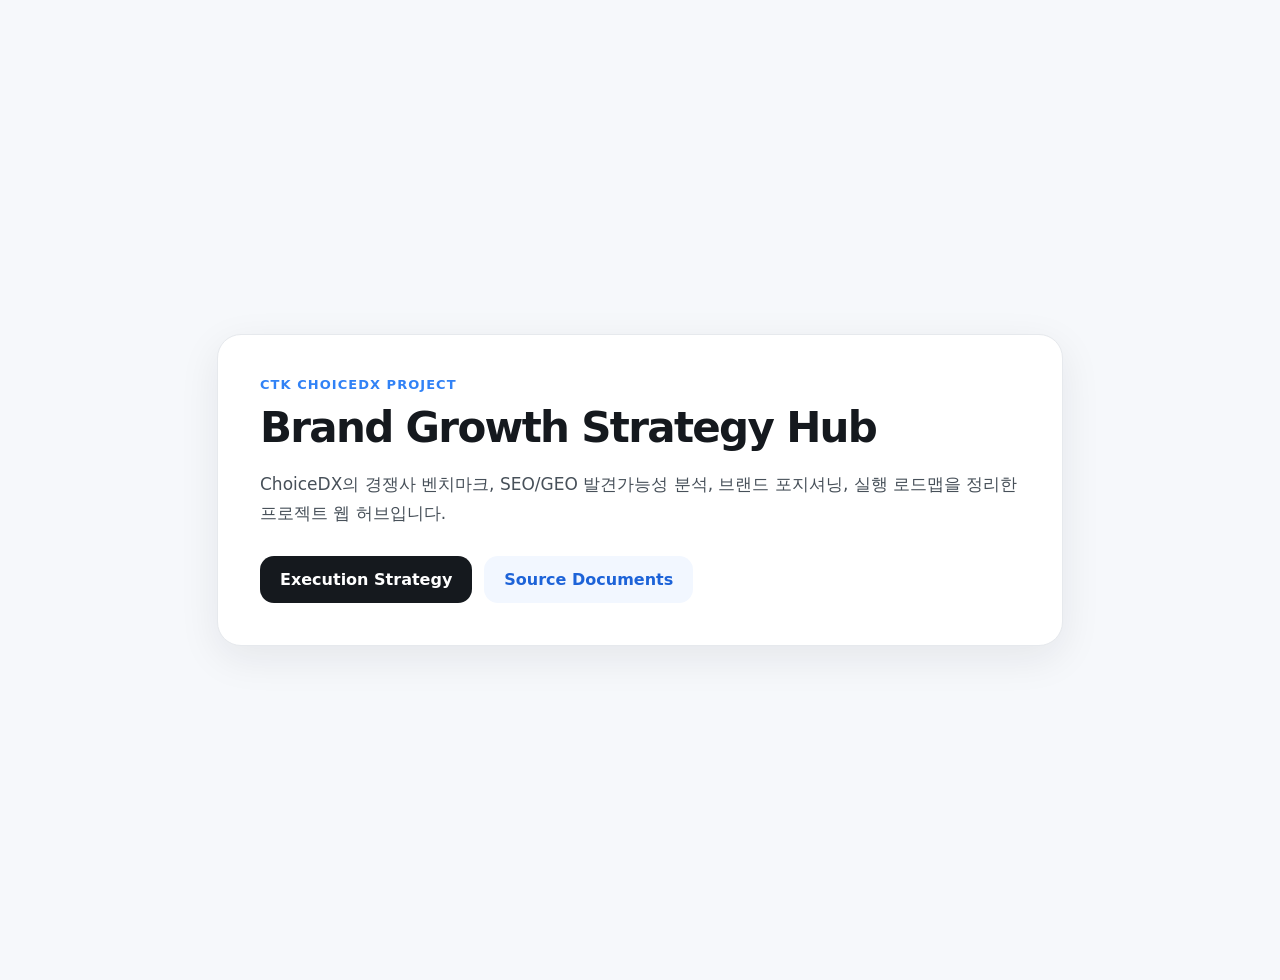
==== index.html @ f8d677bf "Add initial HTML structure for project page" ====
<!doctype html>
<html lang="ko">
<head>
  <meta charset="utf-8" />
  <meta name="viewport" content="width=device-width, initial-scale=1" />
  <title>CTK ChoiceDX Project</title>
  <style>
    body {
      font-family: -apple-system, BlinkMacSystemFont, "Pretendard", system-ui, sans-serif;
      margin: 0;
      background: #f6f8fb;
      color: #15191e;
    }
    main {
      min-height: 100vh;
      display: grid;
      place-items: center;
      padding: 40px 20px;
    }
    .card {
      max-width: 760px;
      background: #fff;
      border: 1px solid #e6e9ed;
      border-radius: 24px;
      padding: 42px;
      box-shadow: 0 12px 40px rgba(20,28,40,.08);
    }
    .eyebrow {
      color: #3182f6;
      font-weight: 800;
      font-size: 13px;
      letter-spacing: .08em;
      text-transform: uppercase;
    }
    h1 {
      font-size: 42px;
      line-height: 1.15;
      margin: 12px 0 16px;
      letter-spacing: -0.04em;
    }
    p {
      color: #475059;
      line-height: 1.7;
      font-size: 17px;
    }
    .links {
      display: flex;
      gap: 12px;
      flex-wrap: wrap;
      margin-top: 28px;
    }
    a {
      display: inline-flex;
      text-decoration: none;
      padding: 14px 20px;
      border-radius: 14px;
      font-weight: 800;
      background: #15191e;
      color: white;
    }
    a.secondary {
      background: #f2f7ff;
      color: #1d63d8;
    }
  </style>
</head>
<body>
  <main>
    <section class="card">
      <div class="eyebrow">CTK ChoiceDX Project</div>
      <h1>Brand Growth Strategy Hub</h1>
      <p>
        ChoiceDX의 경쟁사 벤치마크, SEO/GEO 발견가능성 분석,
        브랜드 포지셔닝, 실행 로드맵을 정리한 프로젝트 웹 허브입니다.
      </p>
      <div class="links">
        <a href="./CTK_PROJECT_SITE/">Execution Strategy</a>
        <a class="secondary" href="./CTK_PROJECT/">Source Documents</a>
      </div>
    </section>
  </main>
</body>
</html>
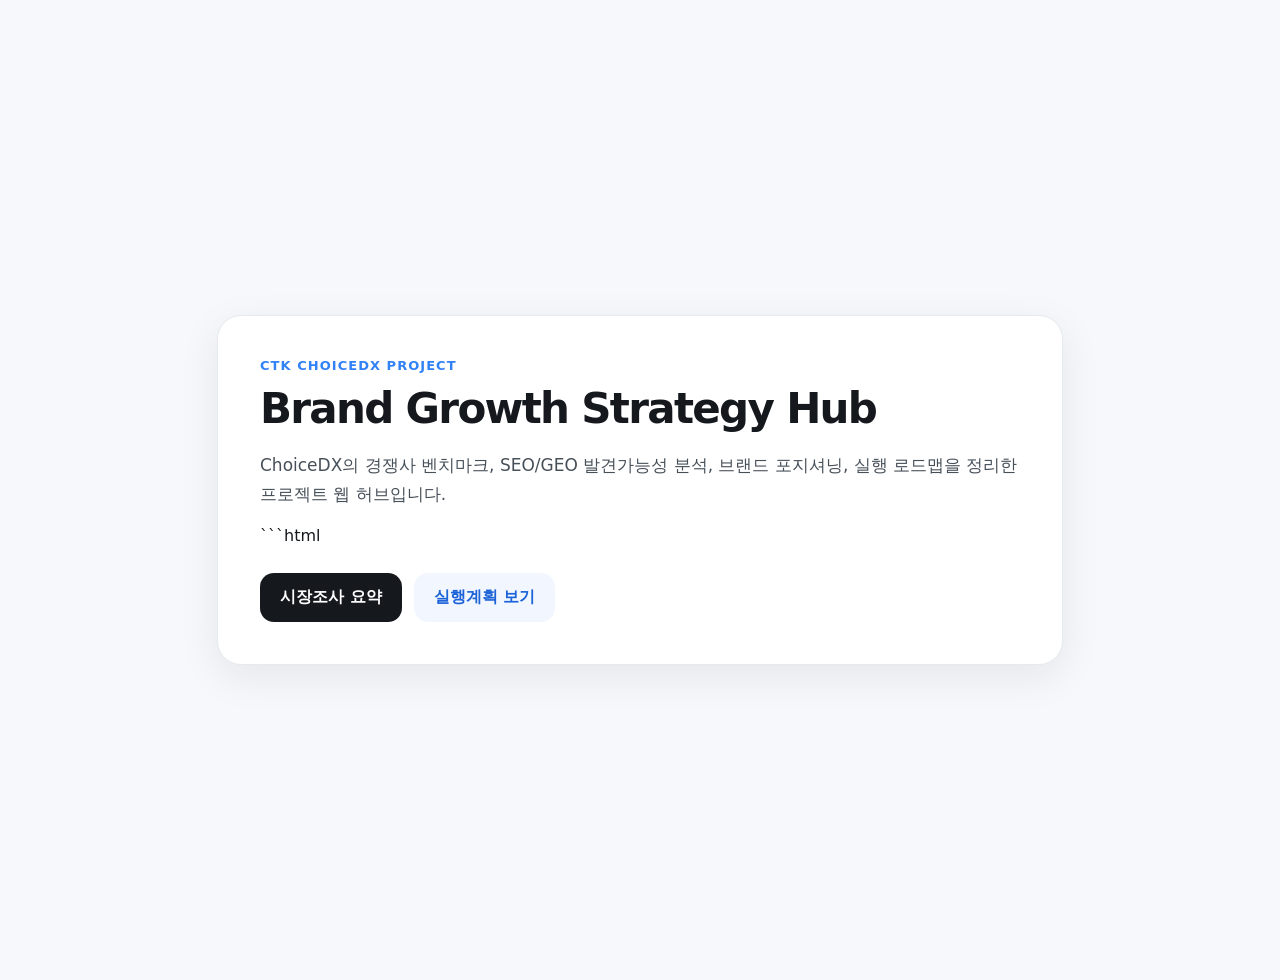
==== commit 325e7f5e: "Update index.html" ====
--- a/index.html
+++ b/index.html
@@ -73,9 +73,15 @@
         ChoiceDX의 경쟁사 벤치마크, SEO/GEO 발견가능성 분석,
         브랜드 포지셔닝, 실행 로드맵을 정리한 프로젝트 웹 허브입니다.
       </p>
-      <div class="links">
-        <a href="./CTK_PROJECT_SITE/">Execution Strategy</a>
-        <a class="secondary" href="./CTK_PROJECT/">Source Documents</a>
+     ```html
+<div class="links">
+  <a href="./benchmark/ChoiceDX-Master-Benchmark.pdf" target="_blank" rel="noreferrer">
+    시장조사 요약
+  </a>
+
+  <a class="secondary" href="./CTK_PROJECT_SITE/">
+    실행계획 보기
+  </a>
       </div>
     </section>
   </main>
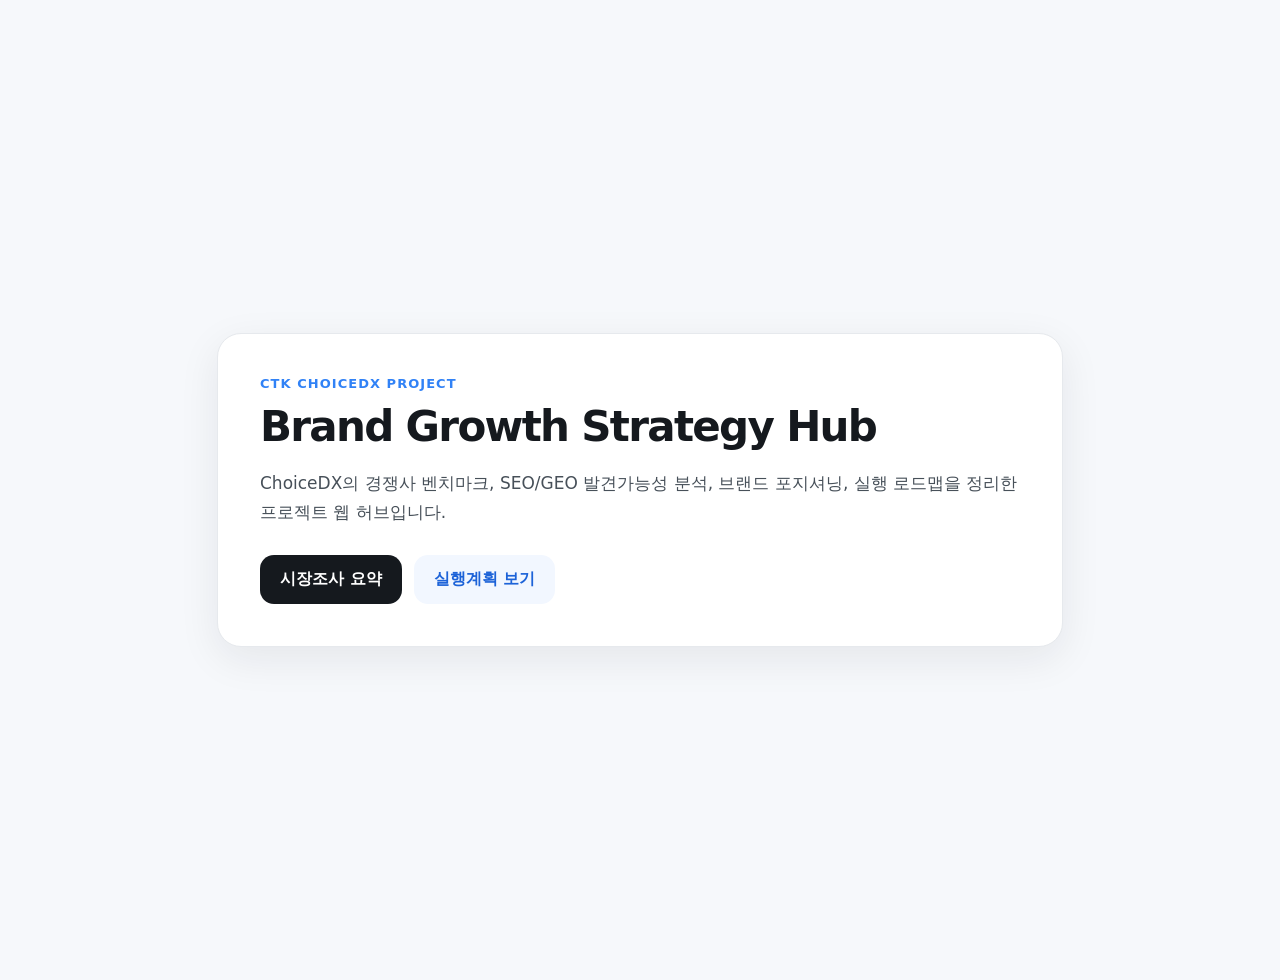
==== commit da89dbac: "Update index.html" ====
--- a/index.html
+++ b/index.html
@@ -73,7 +73,6 @@
         ChoiceDX의 경쟁사 벤치마크, SEO/GEO 발견가능성 분석,
         브랜드 포지셔닝, 실행 로드맵을 정리한 프로젝트 웹 허브입니다.
       </p>
-     ```html
 <div class="links">
   <a href="./benchmark/ChoiceDX-Master-Benchmark.pdf" target="_blank" rel="noreferrer">
     시장조사 요약
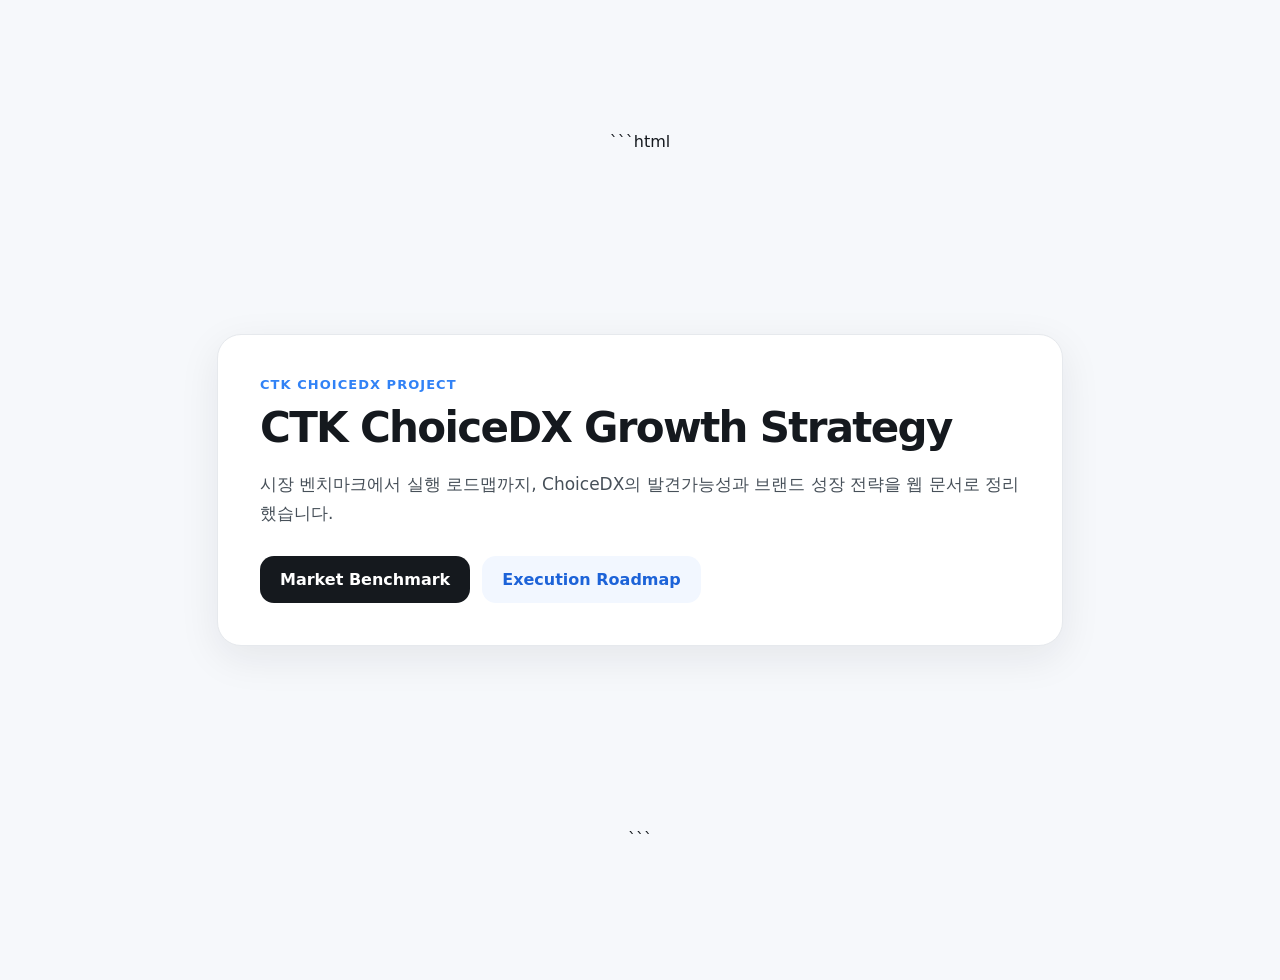
==== commit 3810848d: "Update index.html" ====
--- a/index.html
+++ b/index.html
@@ -66,23 +66,29 @@
 </head>
 <body>
   <main>
-    <section class="card">
-      <div class="eyebrow">CTK ChoiceDX Project</div>
-      <h1>Brand Growth Strategy Hub</h1>
-      <p>
-        ChoiceDX의 경쟁사 벤치마크, SEO/GEO 발견가능성 분석,
-        브랜드 포지셔닝, 실행 로드맵을 정리한 프로젝트 웹 허브입니다.
-      </p>
-<div class="links">
-  <a href="./benchmark/ChoiceDX-Master-Benchmark.pdf" target="_blank" rel="noreferrer">
-    시장조사 요약
-  </a>
+```html
+<section class="card">
+  <div class="eyebrow">CTK CHOICEDX PROJECT</div>
 
-  <a class="secondary" href="./CTK_PROJECT_SITE/">
-    실행계획 보기
-  </a>
-      </div>
-    </section>
+  <h1>CTK ChoiceDX Growth Strategy</h1>
+
+  <p>
+    시장 벤치마크에서 실행 로드맵까지, ChoiceDX의 발견가능성과
+    브랜드 성장 전략을 웹 문서로 정리했습니다.
+  </p>
+
+  <div class="links">
+    <a href="./benchmark/ChoiceDX-Master-Benchmark.pdf" target="_blank" rel="noreferrer">
+      Market Benchmark
+    </a>
+
+    <a class="secondary" href="./CTK_PROJECT_SITE/">
+      Execution Roadmap
+    </a>
+  </div>
+</section>
+```
+
   </main>
 </body>
 </html>
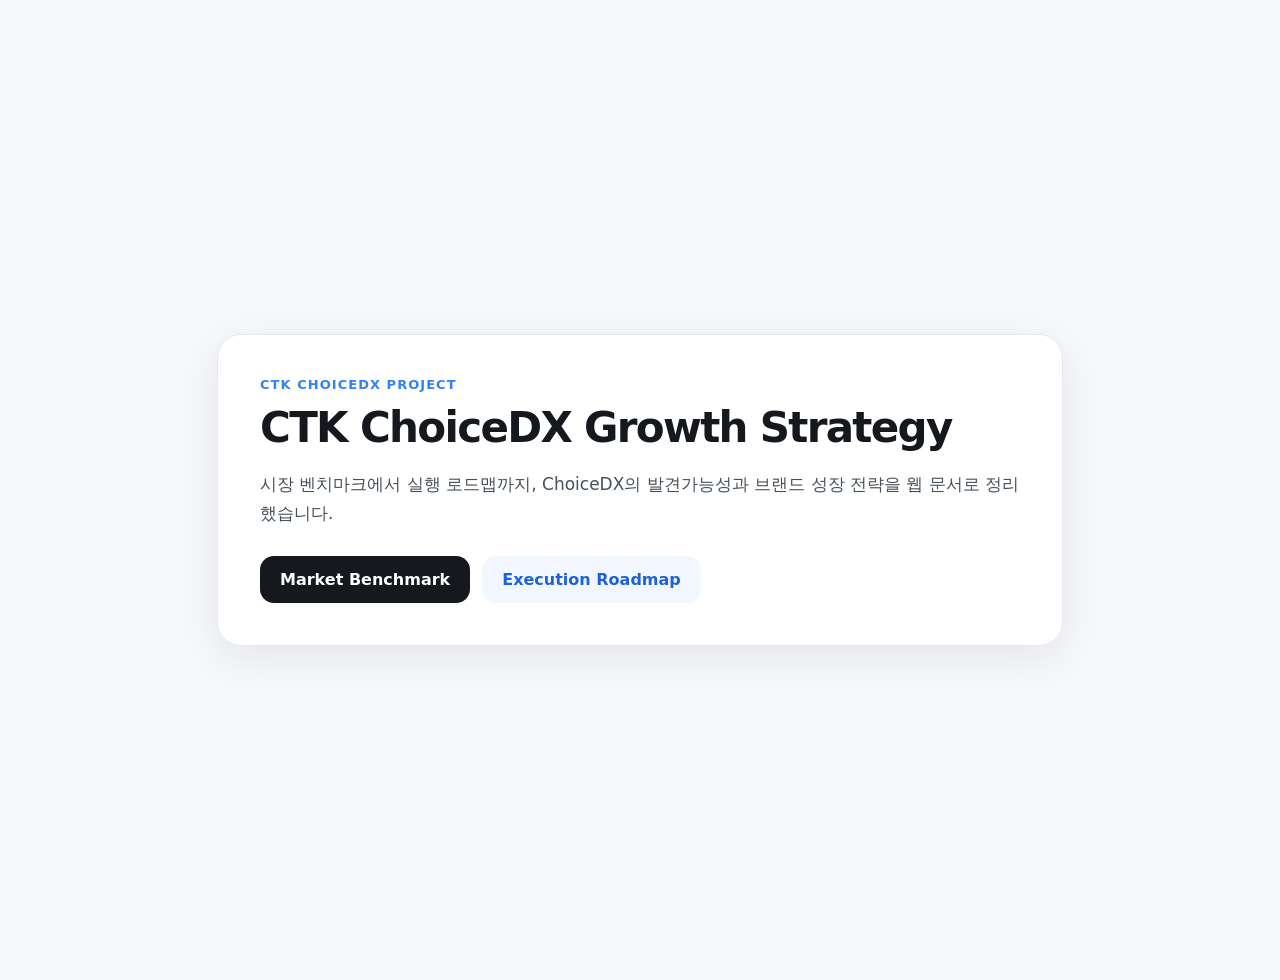
==== commit cb8447ad: "Update index.html" ====
--- a/index.html
+++ b/index.html
@@ -3,7 +3,7 @@
 <head>
   <meta charset="utf-8" />
   <meta name="viewport" content="width=device-width, initial-scale=1" />
-  <title>CTK ChoiceDX Project</title>
+  <title>CTK ChoiceDX Growth Strategy</title>
   <style>
     body {
       font-family: -apple-system, BlinkMacSystemFont, "Pretendard", system-ui, sans-serif;
@@ -66,29 +66,26 @@
 </head>
 <body>
   <main>
-```html
-<section class="card">
-  <div class="eyebrow">CTK CHOICEDX PROJECT</div>
+    <section class="card">
+      <div class="eyebrow">CTK CHOICEDX PROJECT</div>
 
-  <h1>CTK ChoiceDX Growth Strategy</h1>
+      <h1>CTK ChoiceDX Growth Strategy</h1>
 
-  <p>
-    시장 벤치마크에서 실행 로드맵까지, ChoiceDX의 발견가능성과
-    브랜드 성장 전략을 웹 문서로 정리했습니다.
-  </p>
+      <p>
+        시장 벤치마크에서 실행 로드맵까지, ChoiceDX의 발견가능성과
+        브랜드 성장 전략을 웹 문서로 정리했습니다.
+      </p>
 
-  <div class="links">
-    <a href="./benchmark/ChoiceDX-Master-Benchmark.pdf" target="_blank" rel="noreferrer">
-      Market Benchmark
-    </a>
+      <div class="links">
+        <a href="./benchmark/ChoiceDX-Master-Benchmark.pdf" target="_blank" rel="noreferrer">
+          Market Benchmark
+        </a>
 
-    <a class="secondary" href="./CTK_PROJECT_SITE/">
-      Execution Roadmap
-    </a>
-  </div>
-</section>
-```
-
+        <a class="secondary" href="./CTK_PROJECT_SITE/">
+          Execution Roadmap
+        </a>
+      </div>
+    </section>
   </main>
 </body>
 </html>
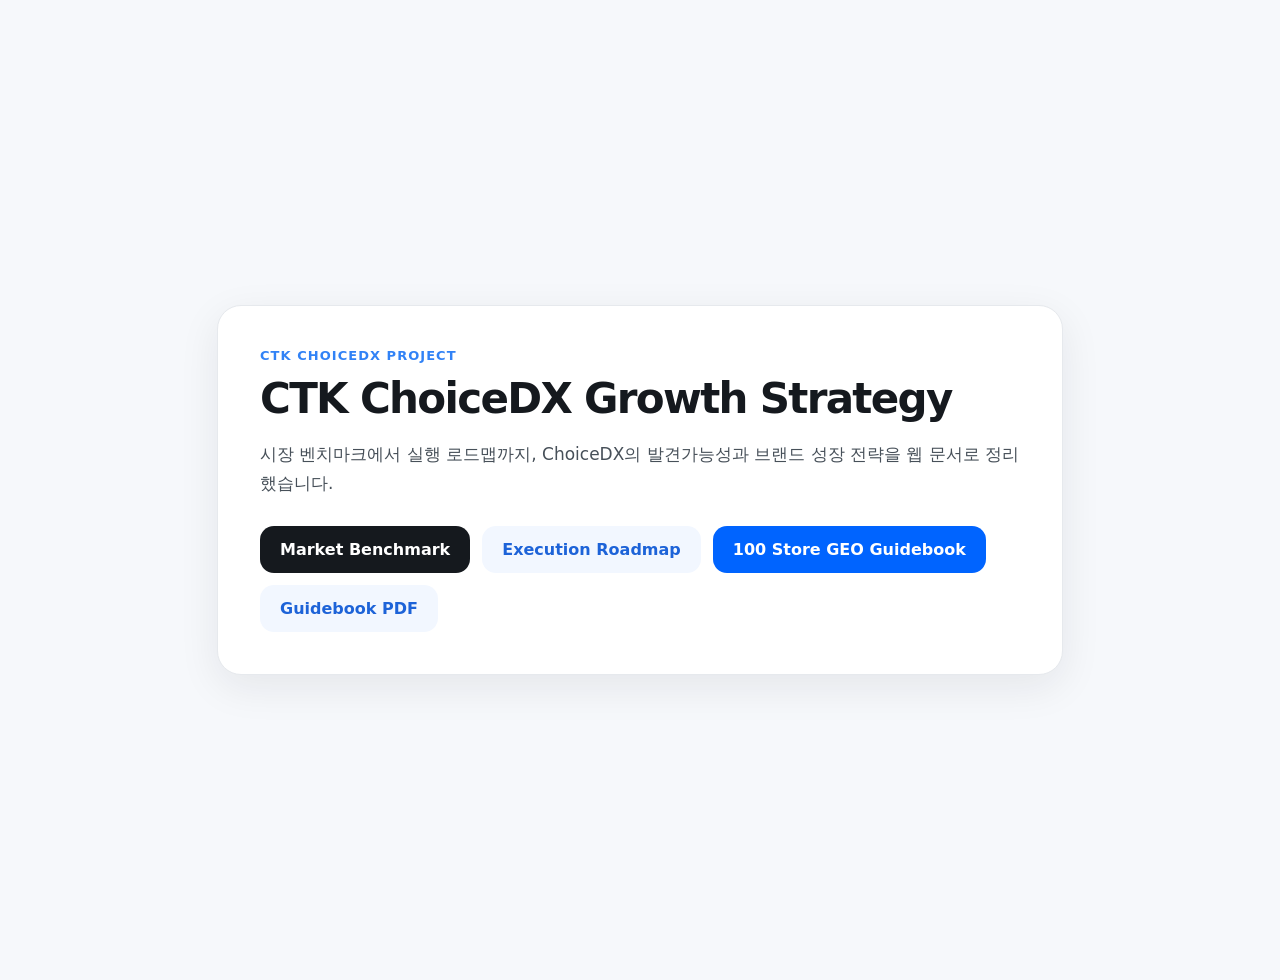
==== commit 8d2e1275: "Add ChoiceDX GEO guidebook links" ====
--- a/index.html
+++ b/index.html
@@ -62,6 +62,10 @@
       background: #f2f7ff;
       color: #1d63d8;
     }
+    a.blue {
+      background: #0064ff;
+      color: #fff;
+    }
   </style>
 </head>
 <body>
@@ -84,6 +88,14 @@
         <a class="secondary" href="./CTK_PROJECT_SITE/">
           Execution Roadmap
         </a>
+
+        <a class="blue" href="./benchmark/choicedx_100_store_geo_guidebook.html" target="_blank" rel="noreferrer">
+          100 Store GEO Guidebook
+        </a>
+
+        <a class="secondary" href="./benchmark/choicedx_100_store_geo_guidebook.pdf" target="_blank" rel="noreferrer">
+          Guidebook PDF
+        </a>
       </div>
     </section>
   </main>
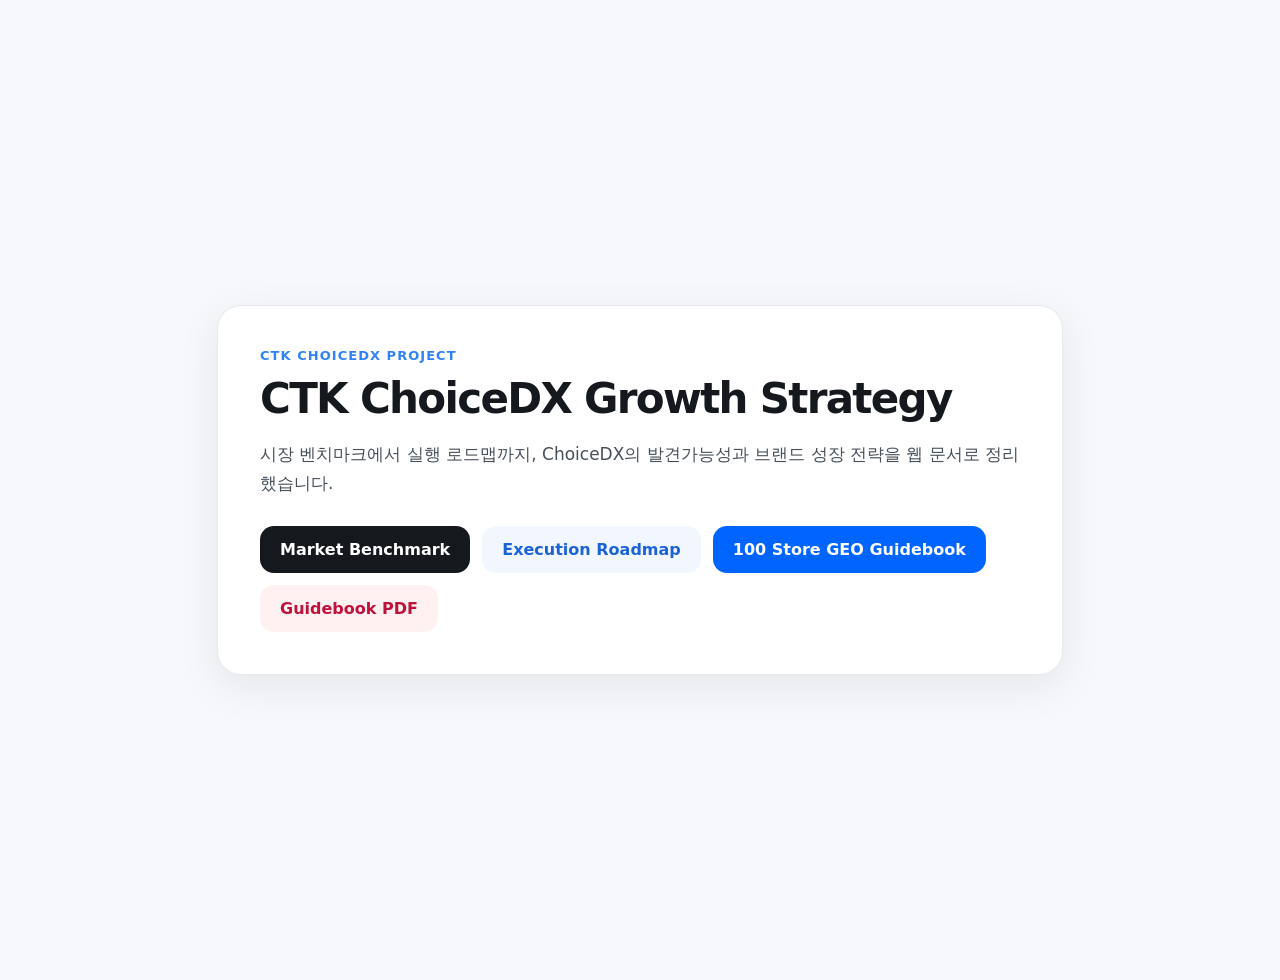
==== commit 7dc9ac99: "Style PDF guidebook link" ====
--- a/index.html
+++ b/index.html
@@ -66,6 +66,10 @@
       background: #0064ff;
       color: #fff;
     }
+    a.pdf {
+      background: #fff1f2;
+      color: #be123c;
+    }
   </style>
 </head>
 <body>
@@ -93,7 +97,7 @@
           100 Store GEO Guidebook
         </a>
 
-        <a class="secondary" href="./benchmark/choicedx_100_store_geo_guidebook.pdf" target="_blank" rel="noreferrer">
+        <a class="pdf" href="./benchmark/choicedx_100_store_geo_guidebook.pdf" target="_blank" rel="noreferrer">
           Guidebook PDF
         </a>
       </div>
